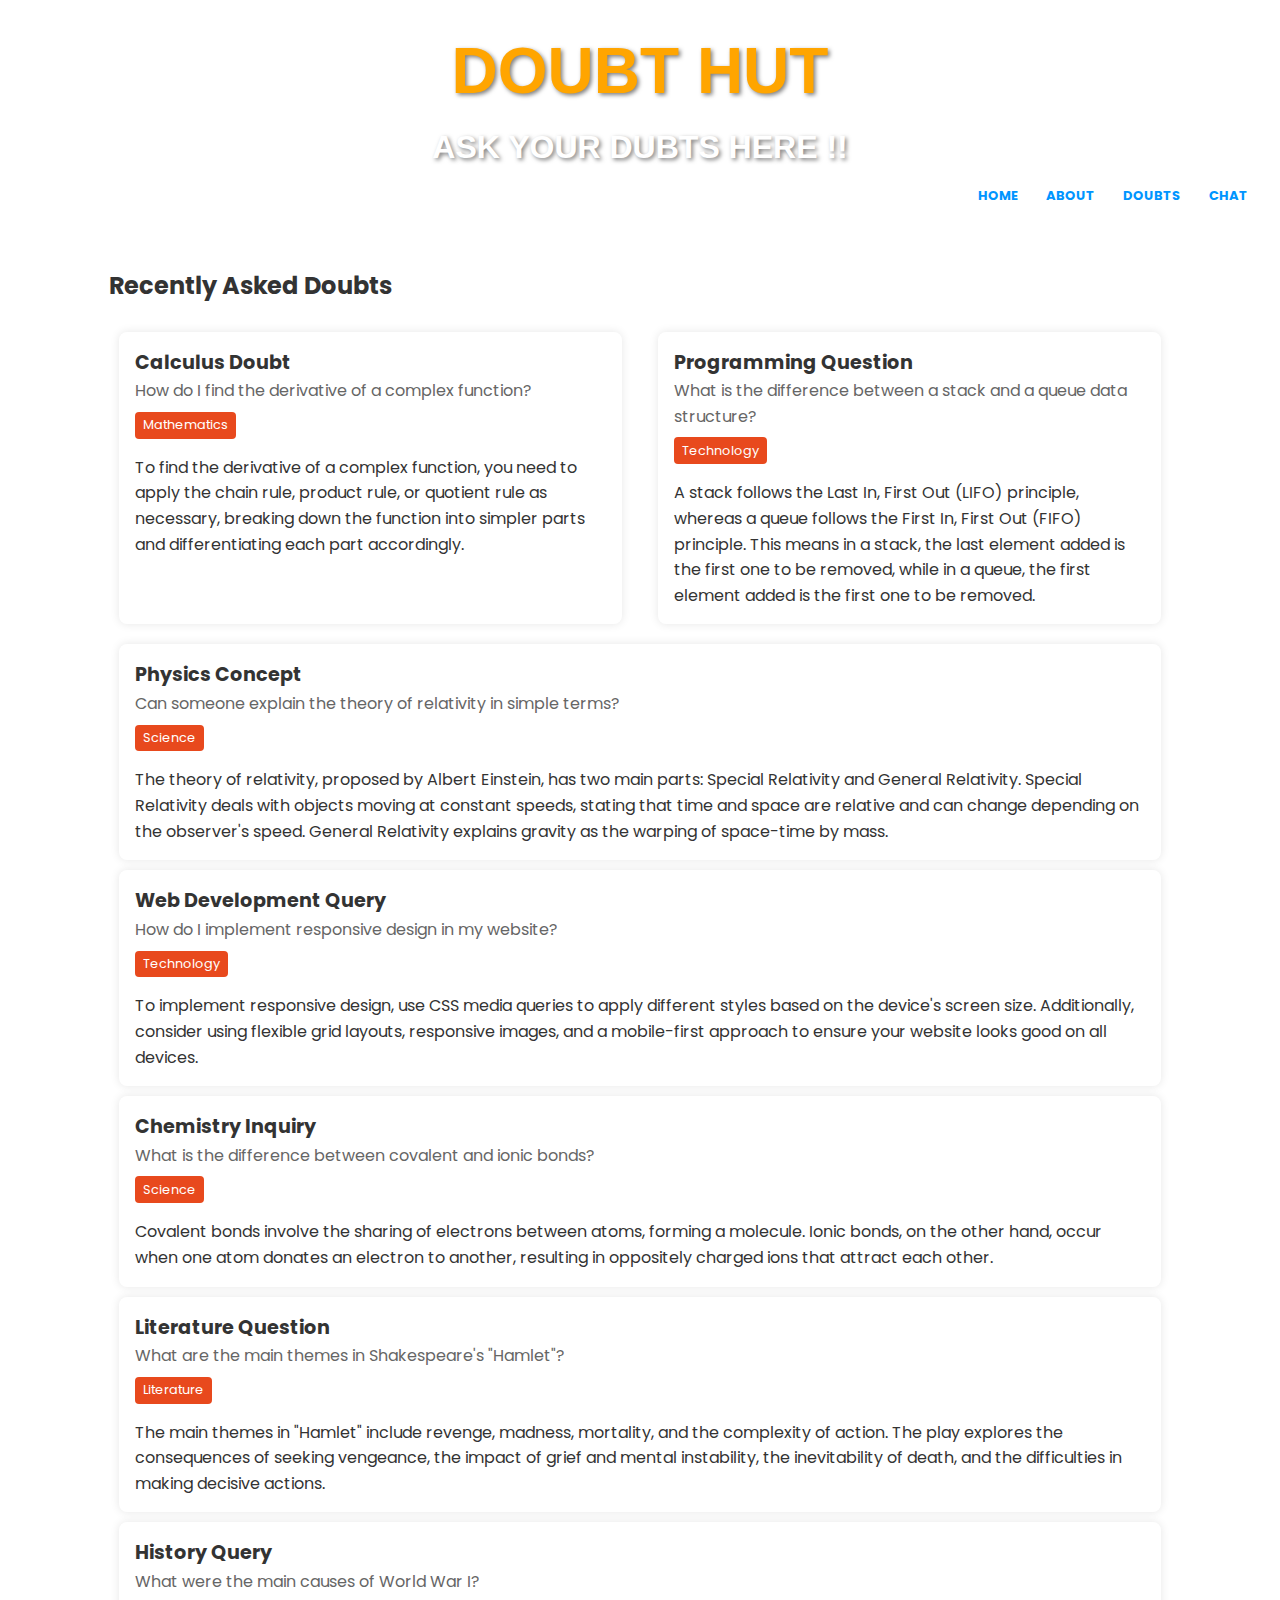
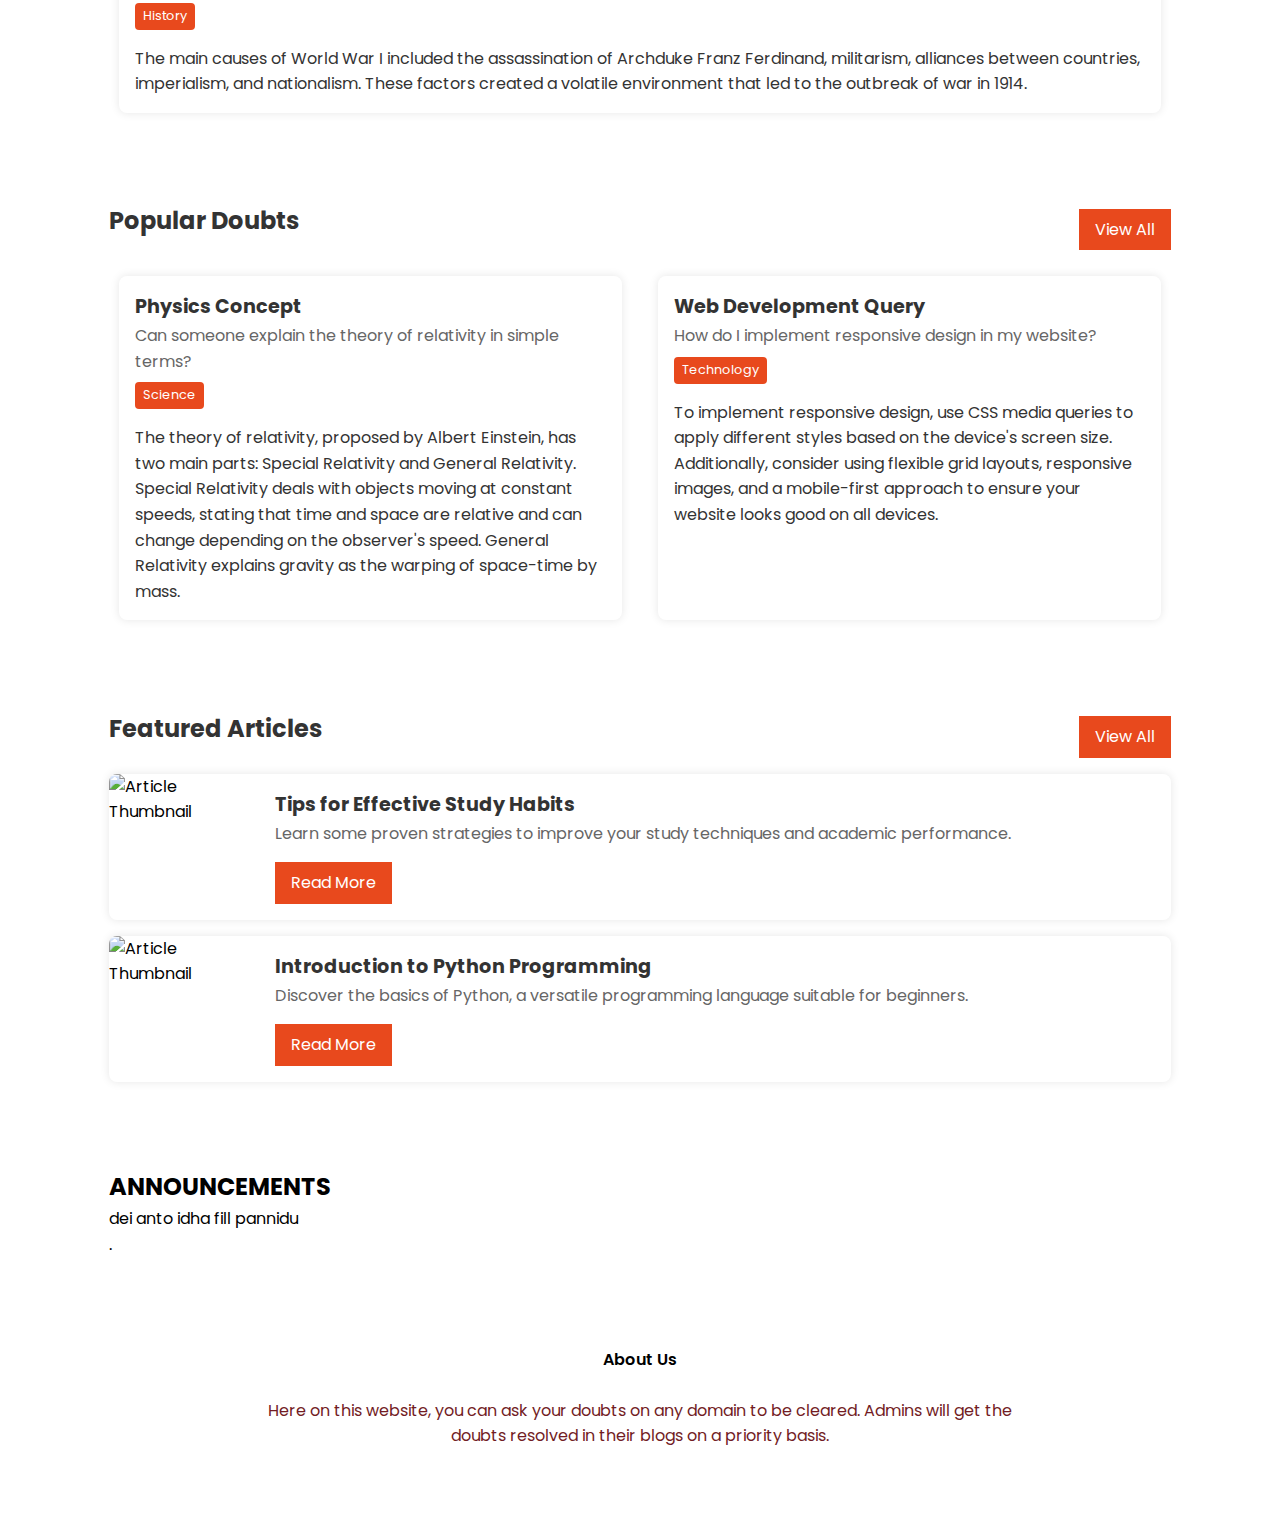
==== doubtsHome.html @ c9df1361 "Add files via upload" ====
<!DOCTYPE html>
<html lang="en">
<head>
    <meta charset="UTF-8">
    <meta name="viewport" content="width=device-width, initial-scale=1.0">
    <title>DOUBT HUT</title>
    <link href="https://fonts.googleapis.com/css2?family=Poppins:wght@400;500;600&display=swap" rel="stylesheet">
    <link rel="stylesheet" href="script1.css">
    <link rel="stylesheet" href="style.css">
</head>
<body>
    <div class="header ">
        <nav>
        <h1 >DOUBT HUT</h1>
        <h2 style="font-family: 'Roboto', sans-serif; font-weight: bold; text-align: center;">ASK YOUR DUBTS HERE !!</h2>
        <div class="nav-links" id="navLinks">
          <ul>
            <li><a href="index.html">HOME</a></li>
            <li><a href="about.html">ABOUT</a></li>
            <li><a href="doubtsHome.html">DOUBTS</a></li>
            <li><a href="New/index.html">CHAT</a></li>
              </div>
            </li>
          </ul>
        </div>
    </span>
          </nav>
        </div>
            </div>
    </div>

    </header>

        <section class="section card">
            <div class="container">
                <div class="section-header">
                    <h2>Recently Asked Doubts</h2>
                   
                </div>
                <div class="doubts-list">
                    <div class="doubt-card">
                        <div class="doubt-content">
                            <h3>Calculus Doubt</h3>
                            <p>How do I find the derivative of a complex function?</p>
                            <span class="subject-tag">Mathematics</span>
                        </div>
                        <div class="doubt-answer">
                            <p>To find the derivative of a complex function, you need to apply the chain rule, product rule, or quotient rule as necessary, breaking down the function into simpler parts and differentiating each part accordingly.</p>
                        </div>
                    </div>
                    <div class="doubt-card">
                        <div class="doubt-content">
                            <h3>Programming Question</h3>
                            <p>What is the difference between a stack and a queue data structure?</p>
                            <span class="subject-tag">Technology</span>
                        </div>
                        <div class="doubt-answer">
                            <p>A stack follows the Last In, First Out (LIFO) principle, whereas a queue follows the First In, First Out (FIFO) principle. This means in a stack, the last element added is the first one to be removed, while in a queue, the first element added is the first one to be removed.</p>
                        </div>
                        
                        </div>
                    </div>
                    <div class="doubt-card">
                        <div class="doubt-content">
                            <h3>Physics Concept</h3>
                            <p>Can someone explain the theory of relativity in simple terms?</p>
                            <span class="subject-tag">Science</span>
                        </div>
                        <div class="doubt-answer">
                            <p>The theory of relativity, proposed by Albert Einstein, has two main parts: Special Relativity and General Relativity. Special Relativity deals with objects moving at constant speeds, stating that time and space are relative and can change depending on the observer's speed. General Relativity explains gravity as the warping of space-time by mass.</p>
                        </div>
                    </div>
                    <div class="doubt-card">
                        <div class="doubt-content">
                            <h3>Web Development Query</h3>
                            <p>How do I implement responsive design in my website?</p>
                            <span class="subject-tag">Technology</span>
                        </div>
                        <div class="doubt-answer">
                            <p>To implement responsive design, use CSS media queries to apply different styles based on the device's screen size. Additionally, consider using flexible grid layouts, responsive images, and a mobile-first approach to ensure your website looks good on all devices.</p>
                        </div>
                    </div>
                    <div class="doubt-card">
                        <div class="doubt-content">
                            <h3>Chemistry Inquiry</h3>
                            <p>What is the difference between covalent and ionic bonds?</p>
                            <span class="subject-tag">Science</span>
                        </div>
                        <div class="doubt-answer">
                            <p>Covalent bonds involve the sharing of electrons between atoms, forming a molecule. Ionic bonds, on the other hand, occur when one atom donates an electron to another, resulting in oppositely charged ions that attract each other.</p>
                        </div>
                    </div>
                    <div class="doubt-card">
                        <div class="doubt-content">
                            <h3>Literature Question</h3>
                            <p>What are the main themes in Shakespeare's "Hamlet"?</p>
                            <span class="subject-tag">Literature</span>
                        </div>
                        <div class="doubt-answer">
                            <p>The main themes in "Hamlet" include revenge, madness, mortality, and the complexity of action. The play explores the consequences of seeking vengeance, the impact of grief and mental instability, the inevitability of death, and the difficulties in making decisive actions.</p>
                        </div>
                    </div>
                    <div class="doubt-card">
                        <div class="doubt-content">
                            <h3>History Query</h3>
                            <p>What were the main causes of World War I?</p>
                            <span class="subject-tag">History</span>
                        </div>
                        <div class="doubt-answer">
                            <p>The main causes of World War I included the assassination of Archduke Franz Ferdinand, militarism, alliances between countries, imperialism, and nationalism. These factors created a volatile environment that led to the outbreak of war in 1914.</p>
                        </div>
                        
                    </div>
                </div>
            </div>
        </section>

        <section class="section card">
            <div class="container">
                <div class="section-header">
                    <h2>Popular Doubts</h2>
                    <a href="#" class="btn btn-secondary">View All</a>
                </div>
                <div class="doubts-list">
                    <div class="doubt-card">
                        <div class="doubt-content">
                            <h3>Physics Concept</h3>
                            <p>Can someone explain the theory of relativity in simple terms?</p>
                            <span class="subject-tag">Science</span>
                        </div>
                        <div class="doubt-answer">
                            <p>The theory of relativity, proposed by Albert Einstein, has two main parts: Special Relativity and General Relativity. Special Relativity deals with objects moving at constant speeds, stating that time and space are relative and can change depending on the observer's speed. General Relativity explains gravity as the warping of space-time by mass.</p>
                        </div>
                        
                    </div>
                    <div class="doubt-card">
                        <div class="doubt-content">
                            <h3>Web Development Query</h3>
                            <p>How do I implement responsive design in my website?</p>
                            <span class="subject-tag">Technology</span>
                        </div>
                        <div class="doubt-answer">
                            <p>To implement responsive design, use CSS media queries to apply different styles based on the device's screen size. Additionally, consider using flexible grid layouts, responsive images, and a mobile-first approach to ensure your website looks good on all devices.</p>
                        </div>

                    </div>
                </div>
            </div>
        </section>

        <section class="section card">
            <div class="container">
                <div class="section-header">
                    <h2>Featured Articles</h2>
                    <a href="#" class="btn btn-secondary">View All</a>
                </div>
                <div class="articles-list">
                    <div class="article-card">
                        <img src="https://dt19wmazj2dns.cloudfront.net/wp-content/uploads/bfi-thumb/luna-chandrayan-mission-zat5au0wen8qvhrf90m6tc.jpg" alt="Article Thumbnail">
                        <div class="article-content">
                            <h3>Tips for Effective Study Habits</h3>
                            <p>Learn some proven strategies to improve your study techniques and academic performance.</p>
                            <a href="#" class="btn btn-primary">Read More</a>
                        </div>
                    </div>
                    <div class="article-card">
                        <img src="https://dt19wmazj2dns.cloudfront.net/wp-content/uploads/bfi-thumb/luna-chandrayan-mission-zat5au0wen8qvhrf90m6tc.jpg" alt="Article Thumbnail">
                        <div class="article-content">
                            <h3>Introduction to Python Programming</h3>
                            <p>Discover the basics of Python, a versatile programming language suitable for beginners.</p>
                            <a href="#" class="btn btn-primary">Read More</a>
                        </div>
                    </div>
                </div>
            </div>
        </section>

        <section class="section card">
            <div class="container">
                <h2>ANNOUNCEMENTS</h2>
                <p>dei anto idha fill pannidu</p>
                <p>.</p>
            </div>
        </section>

    <footer class="footer">
        <div class="container">
            <div class="footer-content">
                <h4>About Us</h4>
                <p>Here on this website, you can ask your doubts on any domain to be cleared. Admins will get the doubts resolved in their blogs on a priority basis.</p>
                <div class="social-icons">
                    <a href="https://www.facebook.com/AmritaUniversity" target="_blank">
                        <i class="fab fa-facebook"></i>
                    </a>
                    <a href="https://twitter.com/AMRITAedu" target="_blank">
                        <i class="fab fa-twitter"></i>
                    </a>
                    <a href="https://www.instagram.com/" target="_blank">
                        <i class="fab fa-instagram"></i>
                    </a>
                    <a href="https://www.linkedin.com/" target="_blank">
                        <i class="fab fa-linkedin"></i>
                    </a>
                </div>
            </div>
        </div>
    </footer>

</body>
</html>
---- script1.css ----
* {
    box-sizing: border-box;
    margin: 0;
    padding: 0;
    font-family: 'Poppins', sans-serif;
}

body {
    line-height: 1.6;
    background-color: #f4f4f4;
}

.container {
    width: 90%;
    margin: 0 auto;
    max-width: 1200px;
}

.header {
    height: fit-content;
    background-size: cover;
    background-repeat: no-repeat;
    border-radius: 20px;
    background-position: center;
    position: relative;
    padding: 10px;
    text-align: center;
    
  }

.hero-section {
    background: #e8491d;
    color: #ffffff;
    padding: 2rem 0;
    text-align: center;
}

.hero-section .hero-btn {
    background: #35424a;
    color: #ffffff;
    padding: 0.5rem 1rem;
    text-decoration: none;
    display: inline-block;
    margin-top: 1rem;
}

.hero-section .hero-btn:hover {
    background: #000000;
}

.section {
    background: #ffffff;
    padding: 2rem 0;
    margin-top: 1rem;
}

.section .section-header {
    display: flex;
    justify-content: space-between;
    align-items: center;
    margin-bottom: 1rem;
}

.section .section-header h2 {
    font-size: 1.5rem;
    color: #333;
}

.section .btn {
    background: #e8491d;
    color: #ffffff;
    padding: 0.5rem 1rem;
    text-decoration: none;
    display: inline-block;
    margin-top: 1rem;
}

.section .btn:hover {
    background: #000000;
}

.doubts-list {
    display: grid;
    grid-template-columns: repeat(auto-fit, minmax(300px, 1fr));
    gap: 1rem;
}

.doubt-card {
    background: #ffffff;
    border-radius: 8px;
    box-shadow: 0 0 10px rgba(0, 0, 0, 0.1);
    padding: 1rem;
    margin: 10px;
}

.doubt-content h3 {
    font-size: 1.2rem;
    color: #333;
}

.doubt-content p {
    color: #666;
}

.doubt-answer {
    margin-top: 1rem;
    color: #333;
}

.doubt-actions {
    margin-top: 1rem;
}

.doubt-actions .btn {
    background: #e8491d;
    color: #ffffff;
    padding: 0.5rem 1rem;
    text-decoration: none;
    display: inline-block;
    margin-right: 0.5rem;
}

.doubt-actions .btn:hover {
    background: #000000;
}

.subject-tag {
    display: inline-block;
    background: #e8491d;
    color: #ffffff;
    padding: 0.2rem 0.5rem;
    border-radius: 4px;
    font-size: 0.8rem;
    margin-top: 0.5rem;
}

.article-card {
    display: flex;
    background: #ffffff;
    border-radius: 8px;
    box-shadow: 0 0 10px rgba(0, 0, 0, 0.1);
    overflow: hidden;
    margin-bottom: 1rem;
}

.article-card img {
    width: 150px;
    object-fit: cover;
}

.article-content {
    padding: 1rem;
}

.article-content h3 {
    font-size: 1.2rem;
    color: #333;
}

.article-content p {
    color: #666;
}

.article-content .btn {
    background: #e8491d;
    color: #ffffff;
    padding: 0.5rem 1rem;
    text-decoration: none;
    display: inline-block;
    margin-top: 1rem;
}

.article-content .btn:hover {
    background: #000000;
}

.footer {
    background: #35424a;
    color: #ffffff;
    padding: 1rem 0;
    text-align: center;
}

.footer .footer-content {
    max-width: 800px;
    margin: 0 auto;
}

.footer .social-icons {
    margin-top: 1rem;
}

.footer .social-icons a {
    color: #ffffff;
    margin: 0 0.5rem;
    text-decoration: none;
    font-size: 1.2rem;
}

.footer .social-icons a:hover {
    color: #e8491d;
}

/* iFrame styling */
iframe {
    border: none;
    width: 80%;
    height: 500px;
    border-radius: 12px;
    box-shadow: 0 4px 8px rgba(0, 0, 0, 0.1), 0 6px 20px rgba(0, 0, 0, 0.1);
    margin-bottom: 2rem;
    background-color: #fff;
    overflow: hidden;
}

/* Centering iframe */
iframe-container {
    display: flex;
    justify-content: center;
    align-items: center;
    padding: 2rem 0;
}

/* Responsive adjustments */
@media (max-width: 768px) {
    .container {
        width: 95%;
    }

    .article-card {
        flex-direction: column;
    }

    .article-card img {
        width: 100%;
        height: auto;
    }

    iframe {
        width: 100%;
    }
}
---- style.css ----
/* Import Google font - Poppins */
@import url('https://fonts.googleapis.com/css2?family=Poppins:wght@400;500;600&display=swap');
* {
  box-sizing: border-box;
}

body {
  font-family: Arial;
  padding: 10px;
  background-image: url("other/20008477_6229893.jpg");
  background-repeat: no-repeat;
  background-size: cover;
  background-color: transparent;
  
}

.header {
  height: fit-content;
  background-size: cover;
  background-repeat: no-repeat;
  border-radius: 20px;
  background-position: center;
  position: relative;
  padding: 10px;
  text-align: center;
  
}


.header h1{
  font-family: 'Roboto', sans-serif; 
  font-weight: bold;
  text-align: center;
  text-shadow: 2px 2px 4px rgba(0,0,0,0.5);
  color: orange;
  font-size: 4em;
}
.header h2{
  font-family: 'Roboto', sans-serif; 
  font-weight: bold;
  text-align: center;
  font-size: xx-large;
  text-shadow: 2px 2px 4px rgba(0,0,0,0.5);
  color: rgb(255, 255, 255);
}


.header::before {
content: '';
position: relative;
top: auto;
left: auto;
width: auto;
height: auto;
background: rgba(0, 0, 0, 0.1); /* Adjust overlay color and opacity */
}

.popup-overlay {
  position: fixed;
  z-index: 9999;
  left: 0;
  top: 0;
  width: 100%;
  height: 100%;
  overflow: auto;
}

/* Popup Content */
.popup-content {
  background-color: #ffffff;
  margin: 15% auto;
  padding: 20px;
  width: auto;
  position: absolute;
  left: 50%;
  top: 50%;
  transform: translate(-50%, -50%);
}
.close-btn:hover,
.close-btn:focus {
  color: black;
  text-decoration: none;
  cursor: pointer;
  align-items: last baseline;
}

/* Sign In Link */
.sign-in-link {
  display: inline-block;
  background-color: #724ae8;
  color: #fff;
  padding: 10px 20px;
  text-decoration: none;
  border-radius: 4px;
  margin-top: 10px;
}


*{
margin: 0;
padding: 0;
font-family: 'Poppins', sans-serif;
}

.nav img{
width: 150px;
}
.nav-links{
flex: 1;
text-align: right;
background-color: #ffffff;
border-radius: 20px;
width: 100%;
height: auto;
}
.nav-links ul li{
list-style: none;
display: inline-block;
padding: 8px 12px;
position: relative;
}
.nav-links ul li a{
color: black;
text-decoration: none;
font-size: 13px;
font-weight: 700;
transition: color 0.3s ease;
}
.nav-links ul li::after{
content: '';
width: 0%;
height: 2px;
background: #ff0000;
display: block;
margin: auto;
transition: 0.3s;
}
.nav-links ul li:hover:after{
width: 100%;
}
.nav-links ul li a:hover {
  color: #f44336;
}


.nav-links ul li a {
  color: #0095ff; /* Update link color */
}

.nav-links ul li::after {
  background: #fff; /* Update underline color */
}

.nav-links ul li:hover::after {
  background: #f44336; 
  float: none;
    display: block;
    text-align: left;/* Update hover underline color */
}

.text-box{
width: 90%;
color:black;
position: relative;
text-align: center;
}
.text-box h1{
font-size: 62px;
}
.text-box p{
margin: 10px 0 40px;
font-size: 14px;
color: black;
}
.hero-btn{
display: inline-block;
text-decoration: none;
color: black;
border: 1px solid black;
padding: 12px 34px;
font-weight: bolder;
background: transparent;
position: relative;
cursor: pointer;
}
.hero-btn:hover{
border: 1px solid #f44336;
background: #f44336;
transition: 1s;
}
nav .fa{
display: block;
}

.footer{
width: 100%;
text-align: center;
padding: 30px 0;
color: #721c24;
background-image: url("https://anokha.amrita.edu/_next/image?url=%2Fimages%2Ffooter_image.png&w=1200&q=75");
}
.footer h4{
margin-bottom: 25px;
margin-top: 20px;
font-weight: 600;
color: #000000;
}
.icons .fa-brands{
color:  #000000;
margin: 0 13px;
cursor: pointer;
padding: 18px 0;
}
.icons a{
  color: #ffffff;
  text-decoration: none;
  border: none;
  }
.fa-solid{
color: #f44336;
}







.nav {
  padding: 6%; /* Adjust padding for better spacing */
  overflow: hidden;
  
  
}

.nav a {
  float: left;
  float: bottom;
  color: #ff0000; /* Update link text color */
  text-align: center;
  padding: 10px 10px;
  
}



.nav-links ul li::after {
  background: #fff; /* Update underline color */
}

.nav-links ul li:hover::after {
  background: #f44336; 
  float: none;
    display: block;
    text-align: left;/* Update hover underline color */
}









.text-box {
  width: 70%;
  color:black;
  float: left;
  position: absolute;
  text-align: center;
}

/* Right column */


/* Add a card effect for articles */


.card h4 li{
  color: rgb(178, 55, 90);
  text-align: justify;
  padding: 20px;
  margin: 20px;
}

/* Clear floats after the columns */
.row::after {
  content: "";
  display: table;
  clear: both;
}


.hero-btn{
  display: inline-block;
  text-decoration: none;
  color: black;
  border: 1px solid black;
  padding: 12px 34px;
  font-size: 13;
  background: transparent;
  position: relative;
  cursor: pointer;
}
.hero-btn:hover{
  border: 1px solid #f44336;
  background: #f44336;
  transition: 1s;
}

.image-container {
  display: flex;
  justify-content: center;
  align-items: center;
}
.image-container img {
  width: 220px;
  height: 140px;
  transition: opacity 0.3s;
}
.image-container:hover img {
  opacity: 0.3;
}

/* Footer */
.footer {
  padding: 20px;
  text-align: center;
  background: rgb(255, 255, 255);
  margin-top: 20px;
  border-radius: 40px;
}

/* FOR CHAT BOT*/
* {
  margin: 0;
  padding: 0;
  box-sizing: border-box;
  font-family: "Poppins", sans-serif;
}
.chatbot-toggler {
  position: fixed;
  bottom: 30px;
  right: 35px;
  outline: none;
  border: none;
  height: 70px;
  width: 70px;
  display: flex;
  cursor: pointer;
  align-items: center;
  justify-content: center;
  border-radius: 50%;
  background: #724ae8;
  transition: all 0.2s ease;
  animation: jumpAnimation 0.7s infinite alternate; /* Apply the animation */
}

@keyframes jumpAnimation {
    0% {
        transform: translateY(0); /* Start position */
    }
    50% {
        transform: translateY(-10px); /* Mid position (jumping up) */
    }
    100% {
        transform: translateY(0); /* End position (returning to start) */
    }
}
body.show-chatbot .chatbot-toggler {
  transform: rotate(90deg);
}
.chatbot-toggler span {
  color: #fff;
  position: absolute;
}
.chatbot-toggler span:last-child,

body.show-chatbot .chatbot-toggler span:first-child  {
  opacity: 0;
}
body.show-chatbot .chatbot-toggler span:last-child {
  opacity: 1;
}
.chatbot {
  position: fixed;
  right: 35px;
  bottom: 90px;
  width: 420px;
  background: rgba(255, 255, 255, 1);
  border-radius: 15px;
  overflow: hidden;
  opacity: 0;
  pointer-events: none;
  transform: scale(0.5);
  transform-origin: bottom right;
  box-shadow: 0 0 128px 0 rgba(0,0,0,0.1),
              0 32px 64px -48px rgba(0,0,0,0.5);
  transition: all 0.1s ease;
}
body.show-chatbot .chatbot {
  opacity: 1;
  pointer-events: auto;
  transform: scale(1);
}
.chatbot header {
  padding: 16px 0;
  position: relative;
  text-align: center;
  color: #fff;
  background: #724ae8;
  box-shadow: 0 2px 10px rgba(0,0,0,0.1);
}
.chatbot header span {
  position: absolute;
  right: 15px;
  top: 50%;
  display: none;
  cursor: pointer;
  transform: translateY(-50%);
}

.chatbot .chatbox {
  overflow-y: auto;
  height: 510px;
  padding: 30px 20px 100px;
}
.chatbot :where(.chatbox, textarea)::-webkit-scrollbar {
  width: 6px;
}
.chatbot :where(.chatbox, textarea)::-webkit-scrollbar-track {
  background: #fff;
  border-radius: 25px;
}
.chatbot :where(.chatbox, textarea)::-webkit-scrollbar-thumb {
  background: #ccc;
  border-radius: 25px;
}
.chatbox .chat {
  display: flex;
  list-style: none;
}
.chatbox .outgoing {
  margin: 20px 0;
  justify-content: flex-end;
}
.chatbox .incoming span {
  width: 32px;
  height: 32px;
  color: #fff;
  cursor: default;
  text-align: center;
  line-height: 32px;
  align-self: flex-end;
  background: #724ae8;
  border-radius: 4px;
  margin: 0 10px 7px 0;
}
.chatbox .chat p {
  white-space: pre-wrap;
  padding: 12px 16px;
  border-radius: 10px 10px 0 10px;
  max-width: 75%;
  color: #fff;
  font-size: 0.95rem;
  background: #724ae8;
}
.chatbox .incoming p {
  border-radius: 10px 10px 10px 0;
}
.chatbox .chat p.error {
  color: #721c24;
  background: #f8d7da;
}
.chatbox .incoming p {
  color: #000;
  background: #f2f2f2;
}
.chatbot .chat-input {
  display: flex;
  gap: 5px;
  position: absolute;
  bottom: 0;
  width: 100%;
  background: #fff;
  padding: 3px 20px;
  border-top: 1px solid #ddd;
}
.chat-input textarea {
  height: 55px;
  width: 100%;
  border: none;
  outline: none;
  resize: none;
  max-height: 180px;
  padding: 15px 15px 15px 0;
  font-size: 0.95rem;
}
.chat-input span {
  align-self: flex-end;
  color: #724ae8;
  cursor: pointer;
  height: 55px;
  display: flex;
  align-items: center;
  visibility: hidden;
  font-size: 1.35rem;
}
.chat-input textarea:valid ~ span {
  visibility: visible;
}

@media (max-width: 490px) {
  .chatbot-toggler {
    right: 20px;
    bottom: 20px;
  }
  .chatbot {
    right: 0;
    bottom: 0;
    height: 100%;
    border-radius: 0;
    width: 100%;
  }
  .chatbot .chatbox {
    height: 90%;
    padding: 25px 15px 100px;
  }
  .chatbot .chat-input {
    padding: 5px 15px;
  }
  .chatbot header span {
    display: block;
  }
}

/* for slider */

.slider-header {
  margin: 5px; 
  text-align: center;
  padding-bottom: 5px; 
  font-size: 1.5em; 
  color: #333; 
}

.slide-track {
  display: inline-flex;
  gap: 3em; /* Adjust gap as needed */
  animation: scroll 360s linear infinite;
}

.slideimg {
  height: 100px;
  display: inline-block; /* Necessary for white-space: nowrap */
}

.slider-card {
  background-color: rgb(255, 255, 255);
  border-radius: 10px;
  padding: 20px;
  margin: 20px;
  overflow: hidden; /* Ensure overflow is hidden for the card */
  position: relative;
}

@keyframes scroll {
  0% { transform: translateX(0); }
  100% { transform: translateX(-50%); } /* Adjust as necessary based on number of images */
}


/* PROFIL DROP DOWN */


.profile-dropdown {
  position: relative;
}

.profile-link {
  display: flex;
  align-items: center;
  text-decoration: none;
  color: #fff;
  font-weight: 500;
  transition: color 0.5s ease;
}

.profile-link i {
  margin-right: 5px;
}

.profile-menu {
  display: none;
  position: absolute;
  background-color: #fff;
  box-shadow: 0 2px 4px rgba(0, 0, 0, 0.1);
  z-index: 1;
  min-width: 160px;
  border-radius: 5px;
  right: 0; 
  margin-top: 14px;
}

.profile-dropdown {
  position: relative;
}

.profile-menu a {
  color: #ffffff;
  padding: 10px 15px;
  text-decoration: none;
  display: block;
}

.profile-menu {
  background-color: #ffffff;
  color: #f4f0f0;
}

.profile-dropdown:hover .profile-menu {
  display: block;
}


/* about */

.abouthead {
  text-align: center;
  font-size: 2.5em;
  margin: 20px 0;
  color: #333;
}

.flex {
  display: flex;
  justify-content: center;
  flex-wrap: wrap;
  gap: 20px;
  padding: 20px;
}

.aboutcard {
  background-color: #fff;
  border-radius: 10px;
  box-shadow: 0 4px 20px rgba(0, 0, 0, 0.1);
  overflow: hidden;
  width: 300px;
  text-align: center;
  transition: transform 0.3s;
}

.aboutcard:hover {
  transform: translateY(-10px);
}

.aboutimage {
  width: 100%;
  height: auto;
  border-bottom: 5px solid #724ae8;
}

.about_text {
  padding: 20px;
}

.about_text h3 {
  margin: 10px 0;
  font-size: 1.5em;
  color: #724ae8;
}

.about_text p {
  margin: 5px 0;
  font-size: 1em;
}

.social-links {
  display: flex;
  justify-content: center;
  gap: 15px;
  margin-top: 10px;
  height: 50px;
}

.social-links a {
  color: #724ae8;
  font-size: 1.2em;
  transition: color 0.3s;
}

.social-links a:hover {
  color: #333;
}

/* maps */
/* Styling for the map and contact container */
.contact-container {
  display: flex;
  justify-content: center;
  align-items: flex-start;
  gap: 20px; /* Adjust the gap between the map and contact card */
}

/* Styling for the map */
/* Styling for the map and contact container */


/* Styling for the map */
.card iframe {
  border: none;
  width: 900px;
  height: 400px; /* Limiting maximum width for larger screens */
  /* eight: auto; Adjust height as per your map's aspect ratio */
  border-radius: 12px;
  box-shadow: 0 4px 8px rgba(0, 0, 0, 0.1), 0 6px 20px rgba(0, 0, 0, 0.1);
  background-color: #fff;
  overflow: hidden;
}

/* Styling for the contact card */
.contact {
  width: 35%; /* Adjust width as needed */
  background-color: #fff;
  border-radius: 12px;
  box-shadow: 0 4px 8px rgba(0, 0, 0, 0.1), 0 6px 20px rgba(0, 0, 0, 0.1);
  padding: 10px;
}

.contact h3 {
  margin-top: 0;
}

.contact p {
  margin-bottom: 0.5rem;
}

.contact .social-links a {
  margin-right: 0.5rem;
}


/* Styling for the contact card */
.contact {
  background-color: #fff;
  border-radius: 12px;
  box-shadow: 0 4px 8px rgba(0, 0, 0, 0.1), 0 6px 20px rgba(0, 0, 0, 0.1);
  padding: 1.5rem;
  width: 40%; /* Adjust width as needed */
}

.contact h1.abouthead {
  color: white;
  margin-top: 0;
}

.contact .aboutcard {
  display: flex;
  align-items: center;
}

.contact .aboutimage {
  width: 100px; /* Adjust image size as needed */
  height: 100px; /* Adjust image size as needed */
  border-radius: 50%; /* Makes the image round */
  margin-right: 1.5rem;
}

.contact .about_text {
  flex: 1; /* Takes remaining space */
}

.contact .about_text h3 {
  margin-top: 0;
}

.contact .about_text p {
  margin-bottom: 0.5rem;
}

.contact .social-links a {
  margin-right: 0.5rem;
}

/* Responsive adjustments */
@media (max-width: 1200px) {
  .card {
    flex-direction: column;
    align-items: center;
  }

  .card iframe {
    width: 100%;
    height: 300px; /* Adjust height for smaller screens */
  }

  .contact {
    width: 100%;
    margin-top: 1.5rem; /* Add some space between the map and contact card on smaller screens */
  }
}

/* Right column */
.rightcolumn {
  float: left;
  width: 25%;
  background: rgb(255, 255, 255,0);
  padding-left: 20px;
  box-sizing: border-box; /* Ensure padding is included in the width */
}
/* Left column */
.leftcolumn {   
  float: left;
  width: 75%; /* Adjust width for larger screens */
  display: inline-block;
}
 
/* Add a card effect for articles */
.card {
  background-color: rgb(255, 255, 255,0.5);
  border-radius: 10px;
  padding: 20px;
  margin: 20px;
  margin-bottom: 30px;
  max-width: 100%; /* Adjust maximum width for responsiveness */

}

/* Adjustments for small screens */
@media screen and (max-width: 1300px) {
  .rightcolumn {
    width: 100%; /* Adjust width for smaller screens */
  }
}




/* Adjustments for smaller screens */
@media screen and (max-width:1300px) {
  .leftcolumn {
    width: 100%; /* Adjust width for smaller screens */
  }
.text-box {
  width: 100%; /* Adjust width to fill the left column */
  color: black;
  position: relative;
  text-align: center;
}
  .contact-container {
    width: auto;
    height: auto;
  }
  
}
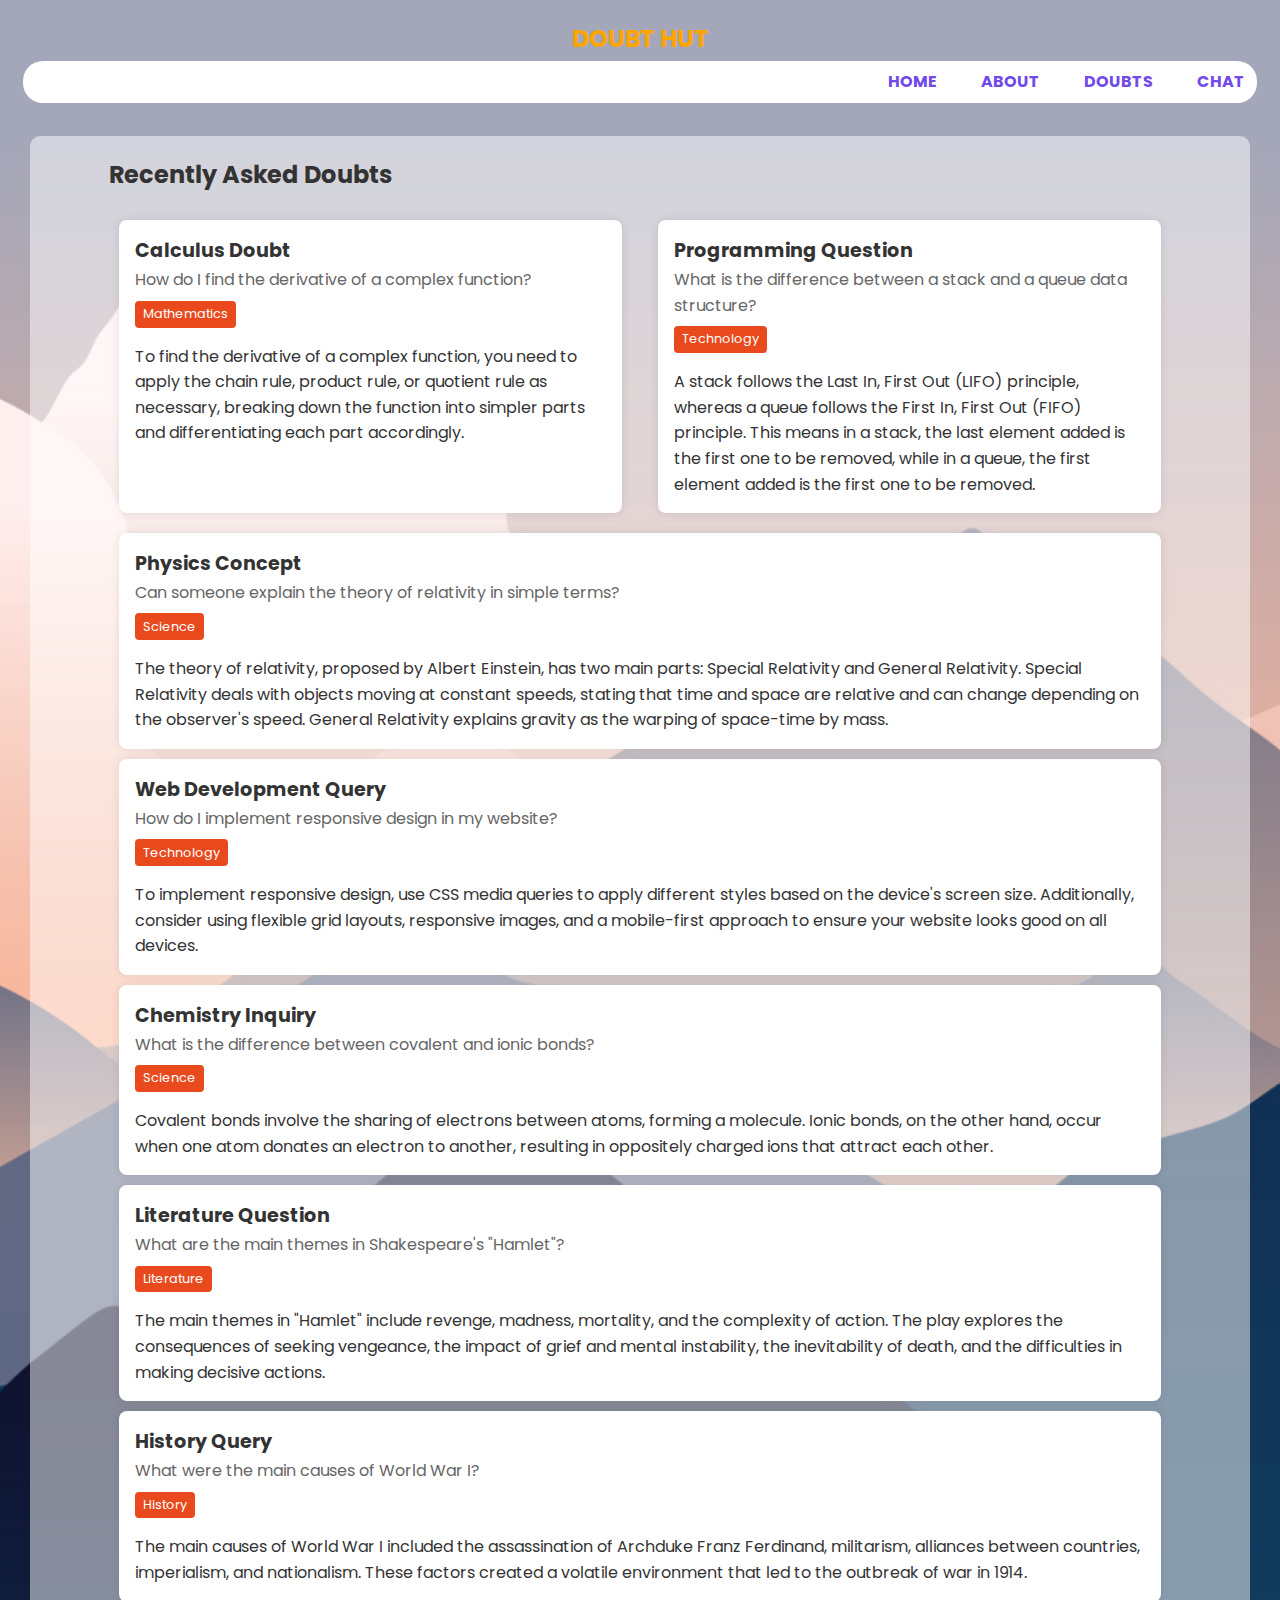
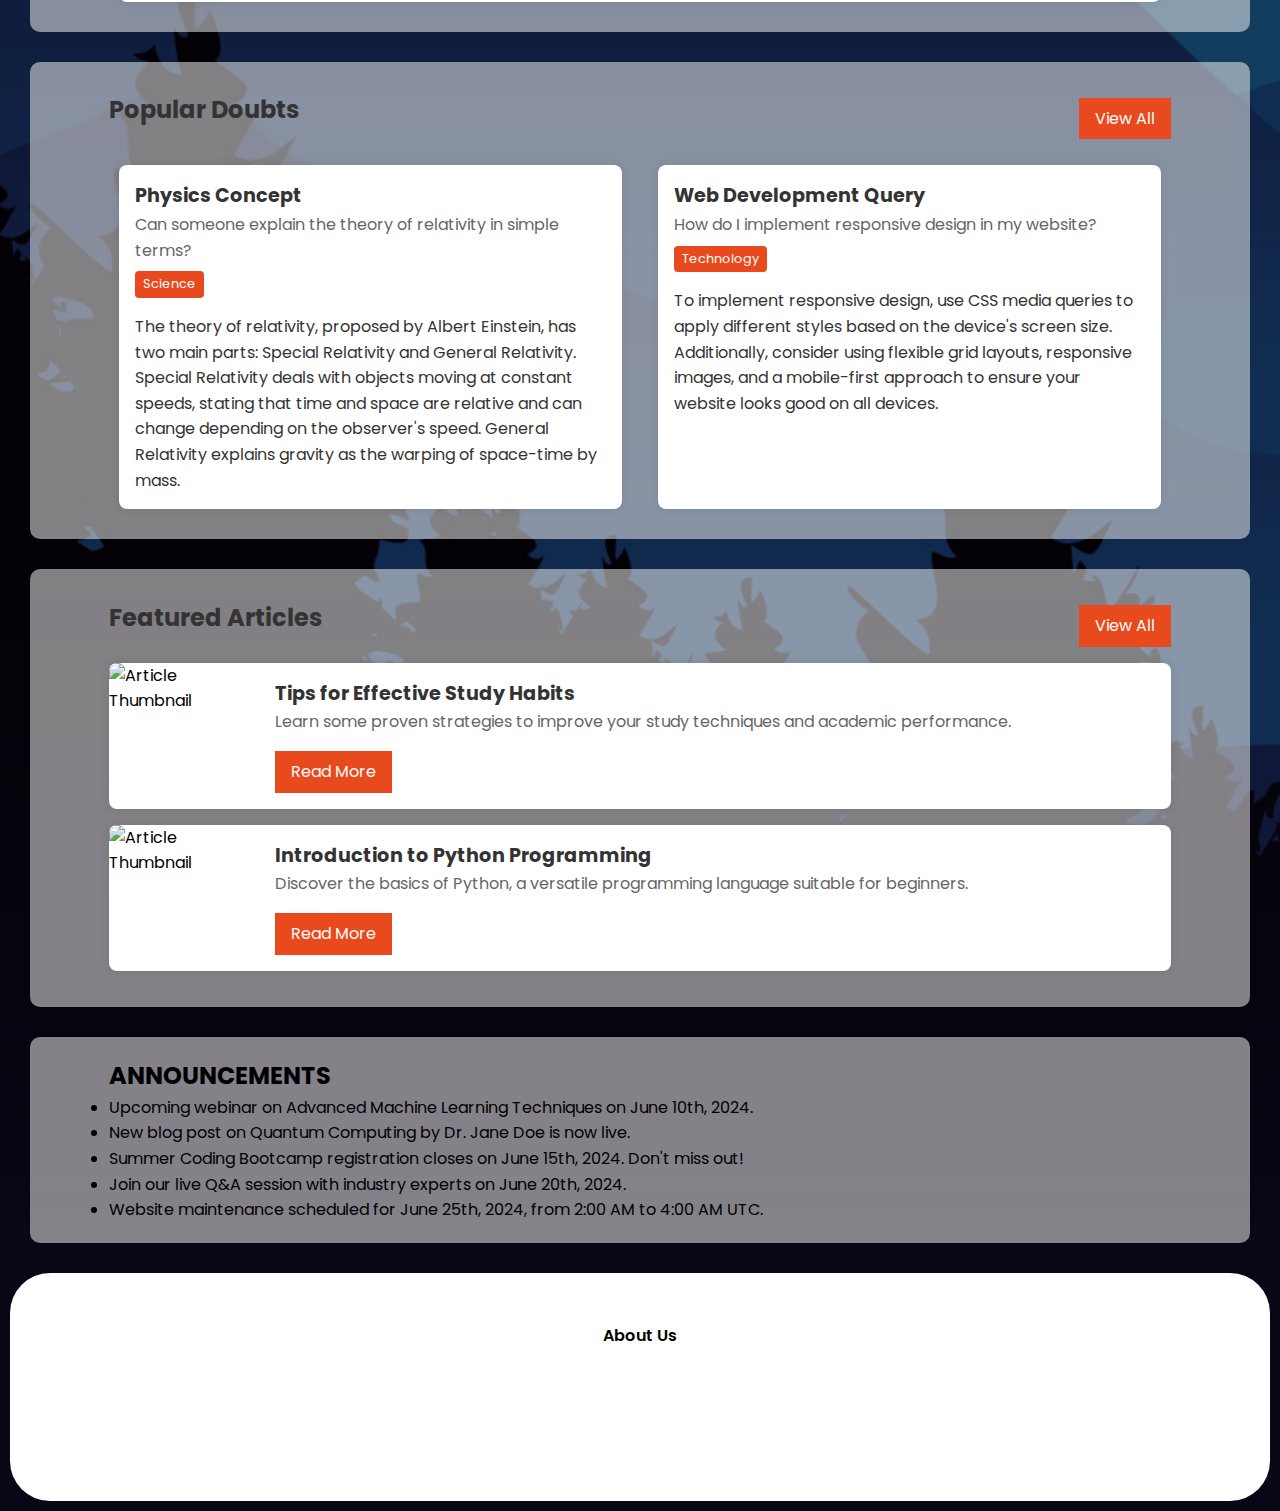
==== commit 75c98549: "new update" ====
--- a/doubtsHome.html
+++ b/doubtsHome.html
@@ -11,8 +11,7 @@
 <body>
     <div class="header ">
         <nav>
-        <h1 >DOUBT HUT</h1>
-        <h2 style="font-family: 'Roboto', sans-serif; font-weight: bold; text-align: center;">ASK YOUR DUBTS HERE !!</h2>
+        <h2 style="color: orange;" >DOUBT HUT</h2>
         <div class="nav-links" id="navLinks">
           <ul>
             <li><a href="index.html">HOME</a></li>
@@ -156,19 +155,19 @@
                 </div>
                 <div class="articles-list">
                     <div class="article-card">
-                        <img src="https://dt19wmazj2dns.cloudfront.net/wp-content/uploads/bfi-thumb/luna-chandrayan-mission-zat5au0wen8qvhrf90m6tc.jpg" alt="Article Thumbnail">
+                        <img src="https://summer.harvard.edu/wp-content/uploads/sites/7/2022/06/how-to-study-like-a-harvard-student.jpg" alt="Article Thumbnail">
                         <div class="article-content">
                             <h3>Tips for Effective Study Habits</h3>
                             <p>Learn some proven strategies to improve your study techniques and academic performance.</p>
-                            <a href="#" class="btn btn-primary">Read More</a>
+                            <a href="https://summer.harvard.edu/blog/top-10-study-tips-to-study-like-a-harvard-student/" class="btn btn-primary">Read More</a>
                         </div>
                     </div>
                     <div class="article-card">
-                        <img src="https://dt19wmazj2dns.cloudfront.net/wp-content/uploads/bfi-thumb/luna-chandrayan-mission-zat5au0wen8qvhrf90m6tc.jpg" alt="Article Thumbnail">
+                        <img src="https://prod-discovery.edx-cdn.org/cdn-cgi/image/width=378,height=auto,quality=85,format=webp/media/course/image/2cc794d0-316d-42f7-bbfd-25c34e4cd5df-033e46d516c0.png" alt="Article Thumbnail">
                         <div class="article-content">
                             <h3>Introduction to Python Programming</h3>
                             <p>Discover the basics of Python, a versatile programming language suitable for beginners.</p>
-                            <a href="#" class="btn btn-primary">Read More</a>
+                            <a href="#https://www.edx.org/learn/python/harvard-university-cs50-s-introduction-to-programming-with-python" class="btn btn-primary">Read More</a>
                         </div>
                     </div>
                 </div>
@@ -178,8 +177,13 @@
         <section class="section card">
             <div class="container">
                 <h2>ANNOUNCEMENTS</h2>
-                <p>dei anto idha fill pannidu</p>
-                <p>.</p>
+                <ul>
+                    <li>Upcoming webinar on Advanced Machine Learning Techniques on June 10th, 2024.</li>
+                    <li>New blog post on Quantum Computing by Dr. Jane Doe is now live.</li>
+                    <li>Summer Coding Bootcamp registration closes on June 15th, 2024. Don't miss out!</li>
+                    <li>Join our live Q&A session with industry experts on June 20th, 2024.</li>
+                    <li>Website maintenance scheduled for June 25th, 2024, from 2:00 AM to 4:00 AM UTC.</li>
+                </ul>
             </div>
         </section>
 
--- a/style.css
+++ b/style.css
@@ -12,47 +12,6 @@
   background-size: cover;
   background-color: transparent;
   
-}
-
-.header {
-  height: fit-content;
-  background-size: cover;
-  background-repeat: no-repeat;
-  border-radius: 20px;
-  background-position: center;
-  position: relative;
-  padding: 10px;
-  text-align: center;
-  
-}
-
-
-.header h1{
-  font-family: 'Roboto', sans-serif; 
-  font-weight: bold;
-  text-align: center;
-  text-shadow: 2px 2px 4px rgba(0,0,0,0.5);
-  color: orange;
-  font-size: 4em;
-}
-.header h2{
-  font-family: 'Roboto', sans-serif; 
-  font-weight: bold;
-  text-align: center;
-  font-size: xx-large;
-  text-shadow: 2px 2px 4px rgba(0,0,0,0.5);
-  color: rgb(255, 255, 255);
-}
-
-
-.header::before {
-content: '';
-position: relative;
-top: auto;
-left: auto;
-width: auto;
-height: auto;
-background: rgba(0, 0, 0, 0.1); /* Adjust overlay color and opacity */
 }
 
 .popup-overlay {
@@ -96,68 +55,6 @@
 }
 
 
-*{
-margin: 0;
-padding: 0;
-font-family: 'Poppins', sans-serif;
-}
-
-.nav img{
-width: 150px;
-}
-.nav-links{
-flex: 1;
-text-align: right;
-background-color: #ffffff;
-border-radius: 20px;
-width: 100%;
-height: auto;
-}
-.nav-links ul li{
-list-style: none;
-display: inline-block;
-padding: 8px 12px;
-position: relative;
-}
-.nav-links ul li a{
-color: black;
-text-decoration: none;
-font-size: 13px;
-font-weight: 700;
-transition: color 0.3s ease;
-}
-.nav-links ul li::after{
-content: '';
-width: 0%;
-height: 2px;
-background: #ff0000;
-display: block;
-margin: auto;
-transition: 0.3s;
-}
-.nav-links ul li:hover:after{
-width: 100%;
-}
-.nav-links ul li a:hover {
-  color: #f44336;
-}
-
-
-.nav-links ul li a {
-  color: #0095ff; /* Update link color */
-}
-
-.nav-links ul li::after {
-  background: #fff; /* Update underline color */
-}
-
-.nav-links ul li:hover::after {
-  background: #f44336; 
-  float: none;
-    display: block;
-    text-align: left;/* Update hover underline color */
-}
-
 .text-box{
 width: 90%;
 color:black;
@@ -191,20 +88,6 @@
 nav .fa{
 display: block;
 }
-
-.footer{
-width: 100%;
-text-align: center;
-padding: 30px 0;
-color: #721c24;
-background-image: url("https://anokha.amrita.edu/_next/image?url=%2Fimages%2Ffooter_image.png&w=1200&q=75");
-}
-.footer h4{
-margin-bottom: 25px;
-margin-top: 20px;
-font-weight: 600;
-color: #000000;
-}
 .icons .fa-brands{
 color:  #000000;
 margin: 0 13px;
@@ -219,61 +102,6 @@
 .fa-solid{
 color: #f44336;
 }
-
-
-
-
-
-
-
-.nav {
-  padding: 6%; /* Adjust padding for better spacing */
-  overflow: hidden;
-  
-  
-}
-
-.nav a {
-  float: left;
-  float: bottom;
-  color: #ff0000; /* Update link text color */
-  text-align: center;
-  padding: 10px 10px;
-  
-}
-
-
-
-.nav-links ul li::after {
-  background: #fff; /* Update underline color */
-}
-
-.nav-links ul li:hover::after {
-  background: #f44336; 
-  float: none;
-    display: block;
-    text-align: left;/* Update hover underline color */
-}
-
-
-
-
-
-
-
-
-
-.text-box {
-  width: 70%;
-  color:black;
-  float: left;
-  position: absolute;
-  text-align: center;
-}
-
-/* Right column */
-
-
 /* Add a card effect for articles */
 
 
@@ -838,7 +666,7 @@
 
 
 /* Adjustments for smaller screens */
-@media screen and (max-width:1300px) {
+@media screen and (max-width:1400px) {
   .leftcolumn {
     width: 100%; /* Adjust width for smaller screens */
   }
@@ -855,3 +683,333 @@
   
 }
 
+
+.nav-img {
+  /* Your desired styles here */
+  width: auto; /* Example width */
+  height: 100px; /* Maintains aspect ratio */
+  float: left;
+  display: flex;
+  justify-content: center;
+  align-items: center;
+}
+
+
+
+.header {
+  height: fit-content;
+  background-size: cover;
+  background-repeat: no-repeat;
+  border-radius: 20px;
+  background-position: center;
+  position: relative;
+  padding: 10px;
+  text-align: center;
+}
+
+
+
+.header::before {
+  content: '';
+  position: relative;
+  top: auto;
+  left: auto;
+  width: auto;
+  height: auto;
+  background: rgba(0, 0, 0, 0.1);
+}
+
+.popup-overlay {
+  position: fixed;
+  z-index: 9999;
+  left: 0;
+  top: 0;
+  width: 100%;
+  height: 100%;
+  overflow: auto;
+}
+
+.popup-content {
+  background-color: #ffffff;
+  margin: 15% auto;
+  padding: 20px;
+  width: auto;
+  position: absolute;
+  left: 50%;
+  top: 50%;
+  transform: translate(-50%, -50%);
+}
+
+.close-btn:hover,
+.close-btn:focus {
+  color: black;
+  text-decoration: none;
+  cursor: pointer;
+  align-items: last baseline;
+}
+
+.sign-in-link {
+  display: inline-block;
+  background-color: #724ae8;
+  color: #fff;
+  padding: 10px 20px;
+  text-decoration: none;
+  border-radius: 4px;
+  margin-top: 10px;
+}
+
+.nav {
+  padding: 6%;
+  overflow: hidden;
+}
+
+.nav-links {
+  text-align: right;
+  background-color: #ffffff;
+  border-radius: 20px;
+  width: 100%;
+  margin: 5px;
+  
+}
+
+.nav-links ul {
+  display: flex;
+  justify-content: flex-start; /* Adjust alignment here */
+  align-items: center;
+  padding: 0;
+}
+
+.nav-links ul li {
+  list-style: none;
+  padding: 8px 12px;
+  position: relative;
+}
+
+.nav-links ul li a {
+  color: black;
+  text-decoration: none;
+  font-size: 13px;
+  font-weight: 700;
+  transition: color 0.3s ease;
+  float: left;
+}
+
+.nav-links ul li::after {
+  content: '';
+  width: 0%;
+  height: 2px;
+  background: #ff0000;
+  display: block;
+  transition: 0.3s;
+}
+
+.nav-links ul li:hover::after {
+  width: 100%;
+  background: #f44336;
+}
+
+.nav-links ul li a:hover {
+  color: #f44336;
+}
+
+.nav-links ul li a {
+  color: #0095ff;
+}
+
+.text-box {
+  width: 90%;
+  color: black;
+  position: relative;
+  text-align: center;
+}
+
+.text-box h1 {
+  font-size: 62px;
+}
+
+.text-box p {
+  margin: 10px 0 40px;
+  font-size: 14px;
+  color: black;
+}
+
+.hero-btn {
+  display: inline-block;
+  text-decoration: none;
+  color: black;
+  border: 1px solid black;
+  padding: 12px 34px;
+  font-weight: bolder;
+  background: transparent;
+  position: relative;
+  cursor: pointer;
+}
+
+.hero-btn:hover {
+  border: 1px solid #f44336;
+  background: #f44336;
+  transition: 1s;
+}
+
+.footer {
+  width: 100%;
+  text-align: center;
+  padding: 30px 0;
+}
+
+.footer h4 {
+  margin-bottom: 25px;
+  margin-top: 20px;
+  font-weight: 600;
+  color: #000000;
+}
+
+.icons .fa-brands {
+  color: #000000;
+  margin: 0 13px;
+  cursor: pointer;
+  padding: 18px 0;
+}
+
+.icons a {
+  color: #ffffff;
+  text-decoration: none;
+  border: none;
+}
+
+.fa-solid {
+  color: #f44336;
+}
+
+.nav {
+  display: flex;
+  justify-content: space-between;
+  align-items: center;
+  padding: 10px;
+  background-color: rgba(255, 255, 255);
+  border-radius: 20px;
+  box-shadow: 0 2px 10px rgba(0, 0, 0, 0.1);
+}
+
+.nav-logo {
+  display: flex;
+  align-items: center;
+}
+
+.nav-logo img {
+  height: 50px;
+}
+
+.nav-links {
+  display: flex;
+  list-style: none;
+  margin: 0;
+  padding: 0;
+  left: 10px;
+}
+
+.nav-links li {
+  margin-left: 20px;
+}
+
+.nav-links li a {
+  color: #333;
+  text-decoration: none;
+  transition: color 0.3s;
+}
+
+.nav-links li a:hover {
+  color: #007bff;
+}
+
+.profile-dropdown {
+  position: relative;
+}
+
+.profile-link {
+  display: flex;
+  align-items: center;
+  text-decoration: none;
+  color: #fff;
+  font-weight: 500;
+  transition: color 0.5s ease;
+}
+
+.profile-link i {
+  margin-right: 5px;
+}
+
+.profile-menu {
+  display: none;
+  position: fixed; /* Change to fixed to position relative to the viewport */
+  background-color: #ffffff;
+  box-shadow: 0 2px 4px rgba(0, 0, 0, 0.1);
+  z-index: 1000; /* Ensure it's above other content */
+  min-width: 120px;
+  border-radius: 5px;
+  right: 10px; /* Adjust as needed to position it correctly */
+  top: 60px; /* Adjust based on your nav bar height */
+  border-color: #ffffffec 2pt;
+}
+
+.profile-menu a {
+  color: #000;
+  padding: 10px 15px;
+  text-decoration: none;
+  display: block;
+  transition: background-color 0.3s ease;
+}
+
+.profile-menu a:hover {
+  background-color: #f0f0f0;
+}
+
+.profile-dropdown:hover .profile-menu,
+.profile-dropdown:focus-within .profile-menu,
+.profile-menu:hover {
+  display: block;
+}
+
+
+.nav {
+  display: flex;
+  justify-content: space-between;
+  align-items: center;
+  padding: 1%;
+  overflow: hidden;
+}
+
+.nav-logo {
+  display: flex;
+  align-items: center;
+}
+
+.nav-links {
+  display: flex;
+  justify-content: flex-end;
+  align-items: center;
+  background-color: #ffffff;
+  border-radius: 20px;
+  width: auto;
+  margin: 3px;
+}
+
+.nav-links ul {
+  display: flex;
+  list-style: none;
+  margin: 0;
+  padding: 0;
+}
+
+.nav-links ul li {
+  padding: 8px 12px;
+  position: relative;
+}
+
+.nav-links ul li a {
+  color: #724ae8;
+  text-decoration: none;
+  font-size: 1em;
+  font-weight: 700;
+  transition: color 0.3s ease;
+}